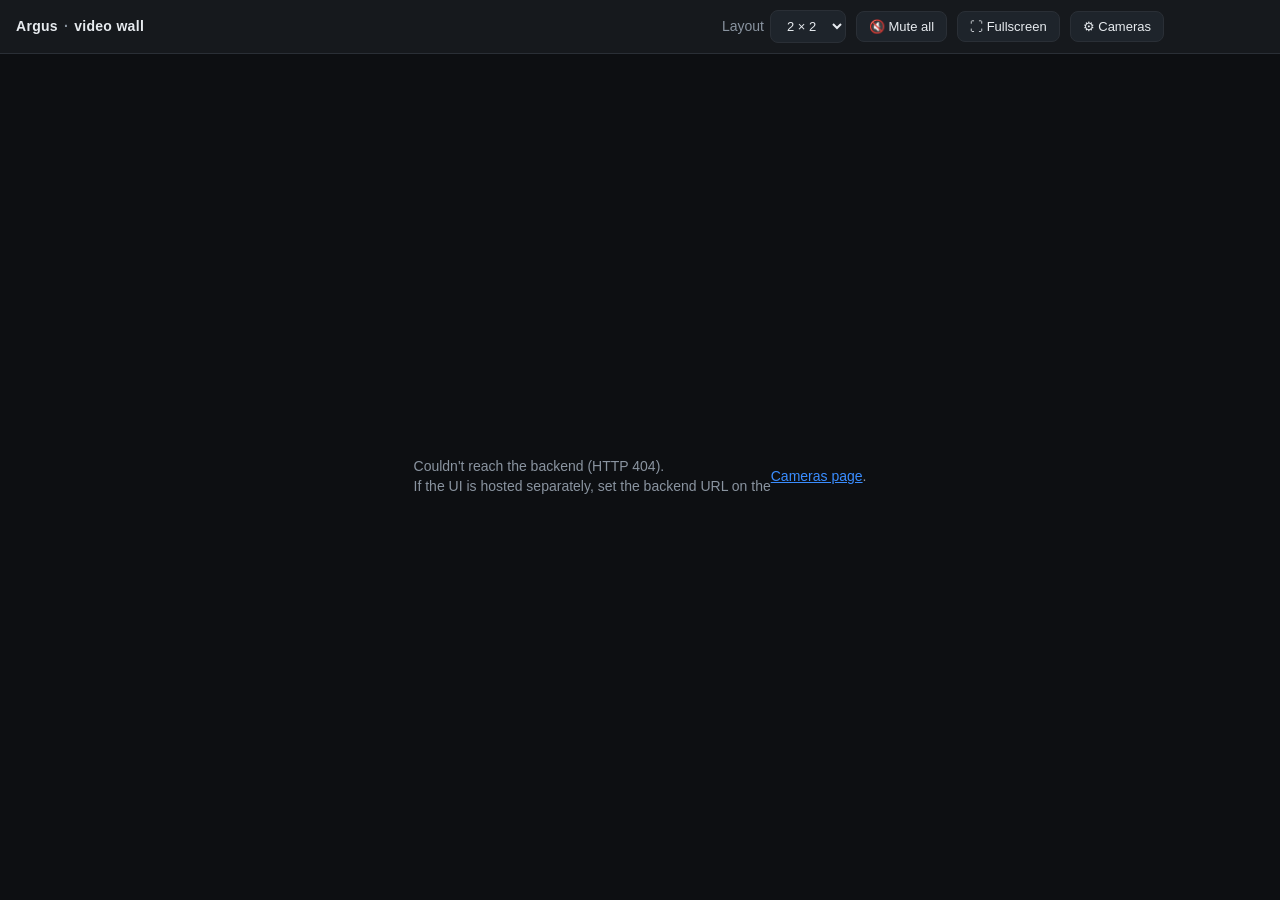
==== web/index.html @ 8302753b "Initial commit: Argus self-hosted RTSP video wall (Docker) Browser-based, view-only video wall for R" ====
<!DOCTYPE html>
<html lang="en">
<head>
  <meta charset="UTF-8" />
  <meta name="viewport" content="width=device-width, initial-scale=1.0" />
  <title>Argus — Video Wall</title>
  <link rel="manifest" href="manifest.webmanifest" />
  <meta name="theme-color" content="#0d0f12" />
  <link rel="apple-touch-icon" href="icons/icon-192.png" />
  <link rel="stylesheet" href="styles.css" />
</head>
<body>
  <header class="toolbar">
    <div class="brand">Argus<span>·</span>video wall</div>

    <div class="controls">
      <label class="grid-picker">
        Layout
        <select id="grid-select">
          <option value="1">1 × 1</option>
          <option value="4">2 × 2</option>
          <option value="6">2 × 3</option>
          <option value="9">3 × 3</option>
          <option value="16">4 × 4</option>
        </select>
      </label>

      <button id="mute-all" class="btn" title="Mute every tile">🔇 Mute all</button>
      <button id="fullscreen" class="btn" title="Fullscreen the wall">⛶ Fullscreen</button>
      <a class="btn" href="config.html" title="Add / edit cameras">⚙ Cameras</a>
      <span id="status" class="status"></span>
    </div>
  </header>

  <main id="wall" class="wall"></main>

  <script src="settings.js"></script>
  <script src="app.js"></script>
</body>
</html>
---- web/styles.css ----
:root {
  --bg: #0d0f12;
  --panel: #16191d;
  --edge: #2a2f36;
  --text: #e7ebef;
  --muted: #8a94a0;
  --accent: #3a8dff;
  --live: #23c552;
  --down: #e5484d;
}

* { box-sizing: border-box; }

html, body {
  margin: 0;
  height: 100%;
  background: var(--bg);
  color: var(--text);
  font: 14px/1.4 -apple-system, "Segoe UI", Roboto, sans-serif;
}

body { display: flex; flex-direction: column; }

/* ── Toolbar ─────────────────────────────────────────────────────────────── */
.toolbar {
  display: flex;
  align-items: center;
  justify-content: space-between;
  gap: 16px;
  padding: 10px 16px;
  background: var(--panel);
  border-bottom: 1px solid var(--edge);
  flex: 0 0 auto;
}

.brand { font-weight: 600; letter-spacing: .3px; }
.brand span { color: var(--muted); margin: 0 6px; }

.controls { display: flex; align-items: center; gap: 10px; }

.grid-picker { color: var(--muted); display: flex; align-items: center; gap: 6px; }

select, .btn {
  background: #1e242b;
  color: var(--text);
  border: 1px solid var(--edge);
  border-radius: 8px;
  padding: 7px 12px;
  font-size: 13px;
  cursor: pointer;
  text-decoration: none;
  display: inline-block;
  line-height: 1.2;
}
select:hover, .btn:hover { border-color: var(--accent); }
.btn.primary { background: var(--accent); border-color: var(--accent); color: #fff; }
.btn.primary:hover { filter: brightness(1.08); }

.status { color: var(--muted); font-size: 12px; min-width: 90px; }

/* ── Wall grid ───────────────────────────────────────────────────────────── */
.wall {
  flex: 1 1 auto;
  display: grid;
  gap: 6px;
  padding: 6px;
  grid-template-columns: repeat(var(--cols, 2), 1fr);
  grid-auto-rows: 1fr;
  min-height: 0;
}

.tile {
  position: relative;
  background: #000;
  border: 1px solid var(--edge);
  border-radius: 10px;
  overflow: hidden;
  min-height: 0;
}

.tile .player {
  width: 100%;
  height: 100%;
  border: 0;
  display: block;
  background: #000;
}

/* Label + per-tile controls overlay */
.tile .overlay {
  position: absolute;
  left: 0; right: 0; bottom: 0;
  display: flex;
  align-items: center;
  justify-content: space-between;
  gap: 8px;
  padding: 6px 10px;
  background: linear-gradient(transparent, rgba(0,0,0,.75));
  opacity: 0;
  transition: opacity .15s ease;
}
.tile:hover .overlay { opacity: 1; }

.tile .label { font-weight: 600; text-shadow: 0 1px 2px #000; }

.tile .dot {
  display: inline-block;
  width: 9px; height: 9px;
  border-radius: 50%;
  margin-right: 7px;
  background: var(--muted);
  vertical-align: middle;
}
.tile.live   .dot { background: var(--live); box-shadow: 0 0 6px var(--live); }
.tile.down   .dot { background: var(--down); }

.tile .tile-btns { display: flex; gap: 6px; }
.tile .tile-btn {
  background: rgba(20,25,30,.85);
  border: 1px solid var(--edge);
  color: var(--text);
  border-radius: 6px;
  padding: 4px 8px;
  font-size: 12px;
  cursor: pointer;
}
.tile .tile-btn:hover { border-color: var(--accent); }
.tile .tile-btn.active { border-color: var(--accent); color: var(--accent); }
.tile .talk-btn.active { border-color: var(--down); color: var(--down); }

.tile .msg {
  position: absolute;
  inset: 0;
  display: flex;
  align-items: center;
  justify-content: center;
  color: var(--muted);
  font-size: 13px;
  text-align: center;
  padding: 12px;
}

.empty {
  grid-column: 1 / -1;
  display: flex;
  align-items: center;
  justify-content: center;
  color: var(--muted);
  padding: 40px;
}
.empty a, .banner a { color: var(--accent); }

/* ── Config page ─────────────────────────────────────────────────────────── */
.config {
  flex: 1 1 auto;
  overflow: auto;
  padding: 18px 20px 40px;
  max-width: 1100px;
  width: 100%;
  margin: 0 auto;
}
.hint { color: var(--muted); margin: 0 0 16px; }
.hint strong { color: var(--text); }

.banner {
  border: 1px solid var(--edge);
  border-radius: 8px;
  padding: 10px 14px;
  margin-bottom: 16px;
}
.banner.info { border-color: var(--accent); }
.banner.ok   { border-color: var(--live); color: #d4f7df; background: rgba(35,197,82,.08); }
.banner.warn { border-color: var(--down); color: #ffd9da; background: rgba(229,72,77,.08); }
.banner ul { margin: 8px 0 4px; padding-left: 18px; }

.table-wrap { overflow-x: auto; border: 1px solid var(--edge); border-radius: 10px; }
.cam-table { width: 100%; border-collapse: collapse; }
.cam-table th, .cam-table td { padding: 8px 10px; border-bottom: 1px solid var(--edge); text-align: left; }
.cam-table th { color: var(--muted); font-weight: 600; font-size: 12px; background: var(--panel); }
.cam-table td.center { text-align: center; }
.cam-table tr:last-child td { border-bottom: 0; }

.in {
  width: 100%;
  background: #12161a;
  color: var(--text);
  border: 1px solid var(--edge);
  border-radius: 6px;
  padding: 7px 9px;
  font: inherit;
}
.in:focus { outline: none; border-color: var(--accent); }
.in.url { font-family: ui-monospace, "SF Mono", Menlo, monospace; font-size: 12.5px; }

.row-actions { display: flex; gap: 6px; justify-content: center; white-space: nowrap; }
.row-btn {
  background: #1e242b;
  color: var(--text);
  border: 1px solid var(--edge);
  border-radius: 6px;
  padding: 6px 9px;
  font-size: 12px;
  cursor: pointer;
}
.row-btn:hover:not(:disabled) { border-color: var(--accent); }
.row-btn:disabled { opacity: .4; cursor: default; }
.row-btn.danger:hover { border-color: var(--down); color: var(--down); }

.config-actions { display: flex; align-items: center; gap: 10px; margin-top: 16px; }
.config-actions .spacer { flex: 1; }

/* Connection status bar (shown once connected) */
.conn {
  display: flex; align-items: center; gap: 8px;
  color: var(--muted); font-size: 13px;
  border: 1px solid var(--edge); border-radius: 8px;
  padding: 8px 12px; margin-bottom: 16px;
}
.conn code { color: var(--text); }
.conn .dot {
  display: inline-block; width: 9px; height: 9px; border-radius: 50%;
  background: var(--live); box-shadow: 0 0 6px var(--live);
}

/* Connection gate (shown until a backend is reachable) */
.gate {
  max-width: 760px; margin: 8px auto 0;
  border: 1px solid var(--edge); border-radius: 12px;
  padding: 22px 24px; background: var(--panel);
}
.gate h2 { margin: 0 0 8px; font-size: 18px; }

.advanced { margin-top: 26px; border-top: 1px solid var(--edge); padding-top: 14px; }
.advanced summary { cursor: pointer; color: var(--muted); font-weight: 600; }
.advanced summary:hover { color: var(--text); }
.advanced .hint code { color: var(--accent); }
.backend-row { display: flex; gap: 10px; align-items: center; max-width: 760px; flex-wrap: wrap; }
.backend-row .in { flex: 1; min-width: 220px; }

.detect-results { margin-top: 12px; max-width: 760px; }
.detect-hit {
  display: flex; align-items: center; justify-content: space-between; gap: 10px;
  border: 1px solid var(--edge); border-radius: 8px; padding: 8px 12px; margin-bottom: 8px;
}
.detect-hit code { color: var(--accent); }
.detect-hit small { color: var(--muted); margin-left: 8px; }
.detect-empty { color: var(--muted); padding: 6px 2px; }
.detect-results .dot,
.detect-hit .dot {
  display: inline-block; width: 9px; height: 9px; border-radius: 50%;
  margin-right: 7px; background: var(--muted); vertical-align: middle;
}
.detect-hit .dot.live { background: var(--live); box-shadow: 0 0 6px var(--live); }
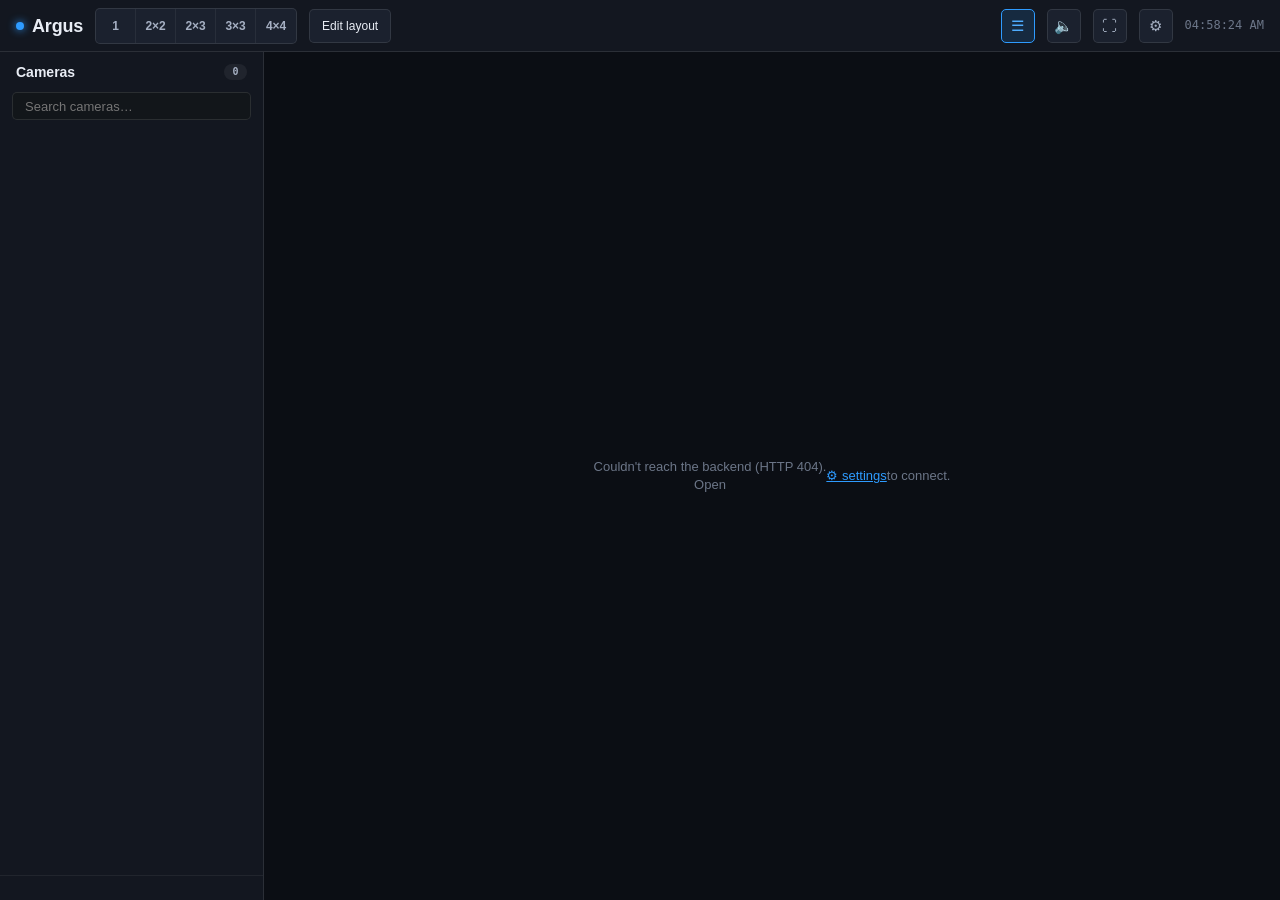
==== commit 2b13a509: "Commercial UI redesign, resizable wall, WebRTC fix - Redesign the wall as a professional dark UI: ap" ====
--- a/web/index.html
+++ b/web/index.html
@@ -5,36 +5,51 @@
   <meta name="viewport" content="width=device-width, initial-scale=1.0" />
   <title>Argus — Video Wall</title>
   <link rel="manifest" href="manifest.webmanifest" />
-  <meta name="theme-color" content="#0d0f12" />
+  <meta name="theme-color" content="#0B0E14" />
   <link rel="apple-touch-icon" href="icons/icon-192.png" />
   <link rel="stylesheet" href="styles.css" />
 </head>
 <body>
-  <header class="toolbar">
-    <div class="brand">Argus<span>·</span>video wall</div>
+  <header class="app-bar" id="app-bar">
+    <div class="app-bar__brand"><span class="brand-dot"></span>Argus</div>
 
-    <div class="controls">
-      <label class="grid-picker">
-        Layout
-        <select id="grid-select">
-          <option value="1">1 × 1</option>
-          <option value="4">2 × 2</option>
-          <option value="6">2 × 3</option>
-          <option value="9">3 × 3</option>
-          <option value="16">4 × 4</option>
-        </select>
-      </label>
+    <div class="seg" id="presets" role="group" aria-label="Layout presets">
+      <button class="seg__btn" data-preset="1" title="Single">1</button>
+      <button class="seg__btn" data-preset="4" title="2 × 2">2×2</button>
+      <button class="seg__btn" data-preset="6" title="2 × 3">2×3</button>
+      <button class="seg__btn" data-preset="9" title="3 × 3">3×3</button>
+      <button class="seg__btn" data-preset="16" title="4 × 4">4×4</button>
+    </div>
 
-      <button id="mute-all" class="btn" title="Mute every tile">🔇 Mute all</button>
-      <button id="fullscreen" class="btn" title="Fullscreen the wall">⛶ Fullscreen</button>
-      <a class="btn" href="config.html" title="Add / edit cameras">⚙ Cameras</a>
-      <span id="status" class="status"></span>
-    </div>
+    <button id="edit-toggle" class="btn" aria-pressed="false" title="Resize / arrange tiles">Edit layout</button>
+
+    <div class="app-bar__spacer"></div>
+
+    <button id="sidebar-toggle" class="btn btn--icon" title="Cameras panel" aria-pressed="true">☰</button>
+    <button id="sound-toggle" class="btn btn--icon" title="Sound" aria-pressed="false">🔈</button>
+    <button id="fs-toggle" class="btn btn--icon" title="Fullscreen">⛶</button>
+    <a class="btn btn--icon" href="config.html" title="Cameras &amp; settings">⚙</a>
+    <span id="clock" class="app-bar__clock"></span>
   </header>
 
-  <main id="wall" class="wall"></main>
+  <div class="workspace" id="workspace">
+    <aside class="sidebar" id="sidebar">
+      <div class="sidebar__head">
+        <span>Cameras</span>
+        <span class="pill pill--count" id="cam-count">0</span>
+      </div>
+      <input class="in sidebar__search" id="cam-search" type="text" placeholder="Search cameras…" />
+      <div class="cam-list" id="cam-list"></div>
+      <div class="sidebar__hint" id="sidebar-hint"></div>
+    </aside>
+
+    <main class="wall" id="wall" data-mode="view"></main>
+  </div>
+
+  <div class="toast" id="toast" hidden></div>
 
   <script src="settings.js"></script>
+  <script src="wall.js"></script>
   <script src="app.js"></script>
 </body>
 </html>
--- a/web/styles.css
+++ b/web/styles.css
@@ -1,253 +1,268 @@
+/* ============================================================================
+   Argus design system + components. Dark, 24/7 monitoring. Pure CSS variables.
+   ============================================================================ */
 :root {
-  --bg: #0d0f12;
-  --panel: #16191d;
-  --edge: #2a2f36;
-  --text: #e7ebef;
-  --muted: #8a94a0;
-  --accent: #3a8dff;
-  --live: #23c552;
-  --down: #e5484d;
+  --bg-app: #0B0E14;
+  --bg-panel: #131720;
+  --bg-elevated: #1B212E;
+  --bg-inset: #080A0F;
+
+  --border-subtle: rgba(255,255,255,0.06);
+  --border-default: rgba(255,255,255,0.10);
+  --border-strong: rgba(255,255,255,0.16);
+
+  --text-primary: #E9EDF5;
+  --text-secondary: #A6B0C3;
+  --text-muted: #6C7688;
+  --text-on-accent: #04121F;
+
+  --accent: #2E9BFF;
+  --accent-hover: #4FADFF;
+  --accent-active: #1E86E6;
+  --accent-soft: rgba(46,155,255,0.14);
+
+  --live: #24D07A;  --live-soft: rgba(36,208,122,0.16);
+  --warn: #F5A524;  --warn-soft: rgba(245,165,36,0.16);
+  --error: #FF4D4D; --error-soft: rgba(255,77,77,0.16);
+  --focus: #7CC4FF;
+
+  --font-ui: -apple-system, BlinkMacSystemFont, "Segoe UI", Roboto, "Helvetica Neue", Arial, sans-serif;
+  --font-mono: ui-monospace, "SF Mono", "Cascadia Mono", "Roboto Mono", Menlo, Consolas, monospace;
+
+  --r-sm: 5px; --r-md: 8px; --r-lg: 12px; --r-full: 999px;
+  --s1: 2px; --s2: 4px; --s3: 8px; --s4: 12px; --s5: 16px; --s6: 20px; --s7: 24px;
+  --ctl: 34px; --ctl-sm: 28px;
+
+  --elev-1: 0 1px 2px rgba(0,0,0,0.40);
+  --elev-2: 0 4px 12px rgba(0,0,0,0.45), 0 1px 0 rgba(255,255,255,0.04) inset;
+  --elev-3: 0 12px 32px rgba(0,0,0,0.55);
+  --ease: cubic-bezier(0.2,0,0,1); --dur: 150ms; --dur-fast: 90ms;
 }
 
 * { box-sizing: border-box; }
-
-html, body {
+html, body { height: 100%; }
+body {
   margin: 0;
-  height: 100%;
-  background: var(--bg);
-  color: var(--text);
-  font: 14px/1.4 -apple-system, "Segoe UI", Roboto, sans-serif;
-}
-
-body { display: flex; flex-direction: column; }
-
-/* ── Toolbar ─────────────────────────────────────────────────────────────── */
-.toolbar {
-  display: flex;
-  align-items: center;
-  justify-content: space-between;
-  gap: 16px;
-  padding: 10px 16px;
-  background: var(--panel);
-  border-bottom: 1px solid var(--edge);
-  flex: 0 0 auto;
-}
-
-.brand { font-weight: 600; letter-spacing: .3px; }
-.brand span { color: var(--muted); margin: 0 6px; }
-
+  background: var(--bg-app);
+  color: var(--text-secondary);
+  font: 13px/1.4 var(--font-ui);
+  -webkit-font-smoothing: antialiased;
+  display: flex; flex-direction: column;
+}
+::selection { background: var(--accent-soft); color: var(--text-primary); }
+* { scrollbar-width: thin; scrollbar-color: var(--border-strong) transparent; }
+*::-webkit-scrollbar { width: 10px; height: 10px; }
+*::-webkit-scrollbar-thumb { background: var(--border-strong); border-radius: var(--r-full); border: 2px solid var(--bg-app); }
+:where(.btn,.nav-item,.tile,a,input,[tabindex]):focus-visible { outline: 2px solid var(--focus); outline-offset: 2px; }
+:focus:not(:focus-visible) { outline: none; }
+@media (prefers-reduced-motion: reduce) { *,*::before,*::after { animation: none !important; transition: none !important; } }
+
+/* ── Buttons ─────────────────────────────────────────────────────────────── */
+.btn {
+  display: inline-flex; align-items: center; justify-content: center; gap: var(--s2);
+  height: var(--ctl); padding: 0 var(--s4);
+  font: 500 12px/1 var(--font-ui);
+  color: var(--text-primary); background: var(--bg-elevated);
+  border: 1px solid var(--border-default); border-radius: var(--r-sm);
+  cursor: pointer; user-select: none; text-decoration: none;
+  transition: background var(--dur) var(--ease), border-color var(--dur) var(--ease), color var(--dur) var(--ease);
+}
+.btn:hover { background: #222A3A; border-color: var(--border-strong); }
+.btn:active { background: #1A2130; }
+.btn:disabled { color: var(--text-muted); background: var(--bg-panel); border-color: var(--border-subtle); cursor: not-allowed; }
+.btn.primary, .btn--primary { background: var(--accent); border-color: var(--accent); color: var(--text-on-accent); font-weight: 600; }
+.btn.primary:hover, .btn--primary:hover { background: var(--accent-hover); border-color: var(--accent-hover); }
+.btn--icon { width: var(--ctl); padding: 0; color: var(--text-secondary); font-size: 15px; }
+.btn--icon:hover { color: var(--text-primary); }
+.btn[aria-pressed="true"], .btn.active { background: var(--accent-soft); border-color: var(--accent); color: var(--accent-hover); }
+
+.in {
+  height: var(--ctl); width: 100%;
+  background: #12161a; color: var(--text-primary);
+  border: 1px solid var(--border-default); border-radius: var(--r-sm);
+  padding: 0 var(--s4); font: inherit;
+}
+.in:focus { outline: none; border-color: var(--accent); }
+
+.pill {
+  display: inline-flex; align-items: center; gap: var(--s2);
+  padding: 2px var(--s3); border-radius: var(--r-full);
+  font: 700 10px/1.2 var(--font-ui); letter-spacing: .06em; text-transform: uppercase;
+}
+.pill--count { font-family: var(--font-mono); color: var(--text-secondary); background: rgba(255,255,255,0.06); }
+
+/* ── App bar ─────────────────────────────────────────────────────────────── */
+.app-bar {
+  display: flex; align-items: center; gap: var(--s4);
+  height: 52px; padding: 0 var(--s5); flex: 0 0 auto;
+  background: var(--bg-panel); border-bottom: 1px solid var(--border-default); box-shadow: var(--elev-1);
+}
+.app-bar__brand { display: flex; align-items: center; gap: var(--s3); font: 700 18px/1 var(--font-ui); letter-spacing: -.01em; color: var(--text-primary); }
+.brand-dot { width: 8px; height: 8px; border-radius: var(--r-full); background: var(--accent); box-shadow: 0 0 8px var(--accent); }
+.app-bar__spacer { flex: 1; }
+.app-bar__clock { font-family: var(--font-mono); font-size: 12px; color: var(--text-muted); font-variant-numeric: tabular-nums; min-width: 68px; text-align: right; }
+
+.seg { display: inline-flex; background: var(--bg-elevated); border: 1px solid var(--border-default); border-radius: var(--r-sm); overflow: hidden; }
+.seg__btn {
+  height: var(--ctl); min-width: 40px; padding: 0 var(--s3);
+  background: transparent; color: var(--text-secondary); border: 0; border-right: 1px solid var(--border-subtle);
+  font: 600 12px/1 var(--font-ui); cursor: pointer;
+}
+.seg__btn:last-child { border-right: 0; }
+.seg__btn:hover { background: #222A3A; color: var(--text-primary); }
+.seg__btn--active { background: var(--accent-soft); color: var(--accent-hover); }
+
+/* ── Workspace + sidebar ─────────────────────────────────────────────────── */
+.workspace { flex: 1 1 auto; display: flex; min-height: 0; }
+.sidebar {
+  width: 264px; flex: 0 0 auto; display: flex; flex-direction: column;
+  background: var(--bg-panel); border-right: 1px solid var(--border-default);
+  transition: width var(--dur) var(--ease);
+}
+.sidebar__head { display: flex; align-items: center; justify-content: space-between; gap: var(--s3); padding: var(--s4) var(--s5); font: 600 14px/1 var(--font-ui); color: var(--text-primary); }
+.sidebar__search { margin: 0 var(--s4) var(--s3); width: calc(100% - 2*var(--s4)); height: var(--ctl-sm); }
+.cam-list { flex: 1 1 auto; overflow-y: auto; padding: var(--s2) 0; }
+.sidebar__hint { padding: var(--s4) var(--s5); color: var(--text-muted); font-size: 11px; border-top: 1px solid var(--border-subtle); }
+
+.nav-item {
+  display: flex; align-items: center; gap: var(--s3); width: calc(100% - 2*var(--s3));
+  height: 38px; margin: 2px var(--s3); padding: 0 var(--s4);
+  background: transparent; border: 0; border-radius: var(--r-sm);
+  color: var(--text-secondary); font: 500 12px/1 var(--font-ui); cursor: pointer; text-align: left;
+  transition: background var(--dur-fast) var(--ease), color var(--dur-fast) var(--ease);
+}
+.nav-item:hover { background: var(--bg-elevated); color: var(--text-primary); }
+.nav-item__icon { width: 16px; height: 16px; flex: 0 0 16px; opacity: .8; }
+.nav-item__name { flex: 1; overflow: hidden; text-overflow: ellipsis; white-space: nowrap; }
+.nav-item__tag { font-size: 10px; text-transform: uppercase; letter-spacing: .05em; color: var(--text-muted); }
+.nav-item--active { background: var(--accent-soft); color: var(--text-primary); box-shadow: inset 2px 0 0 var(--accent); }
+.nav-item--active .nav-item__tag { color: var(--live); }
+
+/* ── Wall ────────────────────────────────────────────────────────────────── */
+.wall { position: relative; flex: 1 1 auto; min-width: 0; overflow: hidden; background: var(--bg-app); contain: strict; touch-action: none; }
+.wall[data-mode="edit"] { background: #0d1017; }
+
+.tile {
+  position: absolute; top: 0; left: 0;
+  background: var(--bg-inset); border: 1px solid var(--border-default); border-radius: var(--r-md);
+  overflow: hidden; will-change: transform, width, height;
+  transition: border-color var(--dur) var(--ease), box-shadow var(--dur) var(--ease);
+}
+.wall:not(.dragging) .tile { transition: transform var(--dur) var(--ease), width var(--dur) var(--ease), height var(--dur) var(--ease), border-color var(--dur) var(--ease); }
+.tile:hover { border-color: var(--border-strong); }
+.tile .player { width: 100%; height: 100%; border: 0; display: block; background: #000; }
+.wall[data-mode="edit"] .tile .player { pointer-events: none; }
+.tile--empty { border-style: dashed; }
+.tile--empty .player { display: none; }
+.tile--selected { border-color: var(--accent); box-shadow: 0 0 0 1px var(--accent), 0 0 0 4px var(--accent-soft); }
+
+.tile-chrome { position: absolute; inset: 0; pointer-events: none; }
+.tile-live {
+  position: absolute; top: var(--s3); left: var(--s3);
+  display: inline-flex; align-items: center; gap: var(--s2);
+  padding: 2px var(--s3); border-radius: 3px; background: rgba(0,0,0,0.55);
+  font: 700 10px/1.2 var(--font-ui); letter-spacing: .06em; color: #fff;
+}
+.tile-live::before { content: ""; width: 7px; height: 7px; border-radius: var(--r-full); background: var(--live); animation: pulse 2s var(--ease) infinite; }
+@keyframes pulse { 0% { box-shadow: 0 0 0 0 rgba(36,208,122,.5); } 70% { box-shadow: 0 0 0 6px rgba(36,208,122,0); } 100% { box-shadow: 0 0 0 0 rgba(36,208,122,0); } }
+.tile-label {
+  position: absolute; left: 0; right: 0; bottom: 0;
+  padding: var(--s5) var(--s3) var(--s3);
+  background: linear-gradient(to top, rgba(0,0,0,0.78), rgba(0,0,0,0));
+  font: 600 11px/1.2 var(--font-ui); color: var(--text-primary);
+  overflow: hidden; text-overflow: ellipsis; white-space: nowrap;
+}
+.tile-empty { position: absolute; inset: 0; display: flex; flex-direction: column; align-items: center; justify-content: center; gap: var(--s2); color: var(--text-muted); font-size: 12px; text-align: center; }
+.tile-x {
+  position: absolute; top: var(--s2); right: var(--s2); display: none;
+  width: 24px; height: 24px; border-radius: var(--r-sm);
+  background: rgba(0,0,0,0.6); color: #fff; border: 1px solid var(--border-default);
+  cursor: pointer; pointer-events: auto; font-size: 12px; line-height: 1;
+}
+.wall[data-mode="edit"] .tile-x { display: inline-flex; align-items: center; justify-content: center; }
+.tile-x:hover { border-color: var(--error); color: var(--error); }
+
+.divider { position: absolute; top: 0; left: 0; z-index: 10; background: transparent; touch-action: none; }
+.divider[data-dir="row"] { cursor: col-resize; }
+.divider[data-dir="col"] { cursor: row-resize; }
+.divider::before { content: ""; position: absolute; inset: 0; margin: auto; background: var(--accent); opacity: 0; transition: opacity var(--dur-fast) var(--ease); }
+.divider[data-dir="row"]::before { width: 2px; height: 100%; }
+.divider[data-dir="col"]::before { height: 2px; width: 100%; }
+.divider:hover::before, .divider.active::before { opacity: .9; }
+@media (pointer: coarse) { .divider[data-dir="row"] { width: 16px !important; } .divider[data-dir="col"] { height: 16px !important; } }
+
+.wall-empty { position: absolute; inset: 0; display: flex; align-items: center; justify-content: center; text-align: center; color: var(--text-muted); padding: 40px; }
+.wall-empty a, .toast a { color: var(--accent); }
+
+.toast {
+  position: fixed; left: 50%; bottom: 24px; transform: translateX(-50%);
+  background: var(--bg-elevated); color: var(--text-primary);
+  border: 1px solid var(--border-strong); border-radius: var(--r-sm);
+  padding: var(--s3) var(--s5); box-shadow: var(--elev-3); z-index: 100; font-size: 12px;
+}
+
+/* Body modifiers */
+.sidebar-collapsed .sidebar { width: 0; border-right: 0; overflow: hidden; }
+.kiosk .app-bar, .kiosk .sidebar { display: none; }
+
+/* ============================================================================
+   Config page (config.html) — header + camera table + connection gate.
+   ============================================================================ */
+.toolbar { display: flex; align-items: center; justify-content: space-between; gap: var(--s5); padding: 10px var(--s5); background: var(--bg-panel); border-bottom: 1px solid var(--border-default); flex: 0 0 auto; }
+.brand { font-weight: 600; letter-spacing: .3px; color: var(--text-primary); }
+.brand span { color: var(--text-muted); margin: 0 6px; }
 .controls { display: flex; align-items: center; gap: 10px; }
-
-.grid-picker { color: var(--muted); display: flex; align-items: center; gap: 6px; }
-
-select, .btn {
-  background: #1e242b;
-  color: var(--text);
-  border: 1px solid var(--edge);
-  border-radius: 8px;
-  padding: 7px 12px;
-  font-size: 13px;
-  cursor: pointer;
-  text-decoration: none;
-  display: inline-block;
-  line-height: 1.2;
-}
-select:hover, .btn:hover { border-color: var(--accent); }
-.btn.primary { background: var(--accent); border-color: var(--accent); color: #fff; }
-.btn.primary:hover { filter: brightness(1.08); }
-
-.status { color: var(--muted); font-size: 12px; min-width: 90px; }
-
-/* ── Wall grid ───────────────────────────────────────────────────────────── */
-.wall {
-  flex: 1 1 auto;
-  display: grid;
-  gap: 6px;
-  padding: 6px;
-  grid-template-columns: repeat(var(--cols, 2), 1fr);
-  grid-auto-rows: 1fr;
-  min-height: 0;
-}
-
-.tile {
-  position: relative;
-  background: #000;
-  border: 1px solid var(--edge);
-  border-radius: 10px;
-  overflow: hidden;
-  min-height: 0;
-}
-
-.tile .player {
-  width: 100%;
-  height: 100%;
-  border: 0;
-  display: block;
-  background: #000;
-}
-
-/* Label + per-tile controls overlay */
-.tile .overlay {
-  position: absolute;
-  left: 0; right: 0; bottom: 0;
-  display: flex;
-  align-items: center;
-  justify-content: space-between;
-  gap: 8px;
-  padding: 6px 10px;
-  background: linear-gradient(transparent, rgba(0,0,0,.75));
-  opacity: 0;
-  transition: opacity .15s ease;
-}
-.tile:hover .overlay { opacity: 1; }
-
-.tile .label { font-weight: 600; text-shadow: 0 1px 2px #000; }
-
-.tile .dot {
-  display: inline-block;
-  width: 9px; height: 9px;
-  border-radius: 50%;
-  margin-right: 7px;
-  background: var(--muted);
-  vertical-align: middle;
-}
-.tile.live   .dot { background: var(--live); box-shadow: 0 0 6px var(--live); }
-.tile.down   .dot { background: var(--down); }
-
-.tile .tile-btns { display: flex; gap: 6px; }
-.tile .tile-btn {
-  background: rgba(20,25,30,.85);
-  border: 1px solid var(--edge);
-  color: var(--text);
-  border-radius: 6px;
-  padding: 4px 8px;
-  font-size: 12px;
-  cursor: pointer;
-}
-.tile .tile-btn:hover { border-color: var(--accent); }
-.tile .tile-btn.active { border-color: var(--accent); color: var(--accent); }
-.tile .talk-btn.active { border-color: var(--down); color: var(--down); }
-
-.tile .msg {
-  position: absolute;
-  inset: 0;
-  display: flex;
-  align-items: center;
-  justify-content: center;
-  color: var(--muted);
-  font-size: 13px;
-  text-align: center;
-  padding: 12px;
-}
-
-.empty {
-  grid-column: 1 / -1;
-  display: flex;
-  align-items: center;
-  justify-content: center;
-  color: var(--muted);
-  padding: 40px;
-}
-.empty a, .banner a { color: var(--accent); }
-
-/* ── Config page ─────────────────────────────────────────────────────────── */
-.config {
-  flex: 1 1 auto;
-  overflow: auto;
-  padding: 18px 20px 40px;
-  max-width: 1100px;
-  width: 100%;
-  margin: 0 auto;
-}
-.hint { color: var(--muted); margin: 0 0 16px; }
-.hint strong { color: var(--text); }
-
-.banner {
-  border: 1px solid var(--edge);
-  border-radius: 8px;
-  padding: 10px 14px;
-  margin-bottom: 16px;
-}
+.status { color: var(--text-muted); font-size: 12px; }
+
+.config { flex: 1 1 auto; overflow: auto; padding: var(--s6) var(--s6) 40px; max-width: 1100px; width: 100%; margin: 0 auto; }
+.hint { color: var(--text-muted); margin: 0 0 var(--s5); }
+.hint strong { color: var(--text-primary); }
+.hint code, .gate .hint code { color: var(--accent); }
+
+.banner { border: 1px solid var(--border-default); border-radius: var(--r-md); padding: 10px 14px; margin-bottom: var(--s5); }
 .banner.info { border-color: var(--accent); }
-.banner.ok   { border-color: var(--live); color: #d4f7df; background: rgba(35,197,82,.08); }
-.banner.warn { border-color: var(--down); color: #ffd9da; background: rgba(229,72,77,.08); }
+.banner.ok { border-color: var(--live); color: #d4f7df; background: var(--live-soft); }
+.banner.warn { border-color: var(--error); color: #ffd9da; background: var(--error-soft); }
 .banner ul { margin: 8px 0 4px; padding-left: 18px; }
-
-.table-wrap { overflow-x: auto; border: 1px solid var(--edge); border-radius: 10px; }
+.banner a, .empty a { color: var(--accent); }
+
+.conn { display: flex; align-items: center; gap: var(--s3); color: var(--text-muted); font-size: 13px; border: 1px solid var(--border-default); border-radius: var(--r-md); padding: 8px 12px; margin-bottom: var(--s5); }
+.conn code { color: var(--text-primary); }
+.conn .dot, .detect-hit .dot { display: inline-block; width: 9px; height: 9px; border-radius: var(--r-full); background: var(--live); box-shadow: 0 0 6px var(--live); }
+
+.gate { max-width: 760px; margin: var(--s3) auto 0; border: 1px solid var(--border-default); border-radius: var(--r-lg); padding: 22px 24px; background: var(--bg-panel); }
+.gate h2 { margin: 0 0 8px; font-size: 18px; color: var(--text-primary); }
+.gate-head { display: flex; align-items: center; justify-content: space-between; gap: 12px; }
+.gate-head h2 { margin: 0; }
+
+.table-wrap { overflow-x: auto; border: 1px solid var(--border-default); border-radius: var(--r-md); }
 .cam-table { width: 100%; border-collapse: collapse; }
-.cam-table th, .cam-table td { padding: 8px 10px; border-bottom: 1px solid var(--edge); text-align: left; }
-.cam-table th { color: var(--muted); font-weight: 600; font-size: 12px; background: var(--panel); }
+.cam-table th, .cam-table td { padding: 8px 10px; border-bottom: 1px solid var(--border-subtle); text-align: left; }
+.cam-table th { color: var(--text-muted); font-weight: 600; font-size: 12px; background: var(--bg-panel); }
 .cam-table td.center { text-align: center; }
 .cam-table tr:last-child td { border-bottom: 0; }
-
-.in {
-  width: 100%;
-  background: #12161a;
-  color: var(--text);
-  border: 1px solid var(--edge);
-  border-radius: 6px;
-  padding: 7px 9px;
-  font: inherit;
-}
-.in:focus { outline: none; border-color: var(--accent); }
-.in.url { font-family: ui-monospace, "SF Mono", Menlo, monospace; font-size: 12.5px; }
+.cam-table .in { height: var(--ctl-sm); }
+.in.url { font-family: var(--font-mono); font-size: 12.5px; }
 
 .row-actions { display: flex; gap: 6px; justify-content: center; white-space: nowrap; }
-.row-btn {
-  background: #1e242b;
-  color: var(--text);
-  border: 1px solid var(--edge);
-  border-radius: 6px;
-  padding: 6px 9px;
-  font-size: 12px;
-  cursor: pointer;
-}
+.row-btn { background: var(--bg-elevated); color: var(--text-primary); border: 1px solid var(--border-default); border-radius: var(--r-sm); padding: 6px 9px; font-size: 12px; cursor: pointer; }
 .row-btn:hover:not(:disabled) { border-color: var(--accent); }
 .row-btn:disabled { opacity: .4; cursor: default; }
-.row-btn.danger:hover { border-color: var(--down); color: var(--down); }
-
-.config-actions { display: flex; align-items: center; gap: 10px; margin-top: 16px; }
+.row-btn.danger:hover { border-color: var(--error); color: var(--error); }
+
+.config-actions { display: flex; align-items: center; gap: 10px; margin-top: var(--s5); }
 .config-actions .spacer { flex: 1; }
 
-/* Connection status bar (shown once connected) */
-.conn {
-  display: flex; align-items: center; gap: 8px;
-  color: var(--muted); font-size: 13px;
-  border: 1px solid var(--edge); border-radius: 8px;
-  padding: 8px 12px; margin-bottom: 16px;
-}
-.conn code { color: var(--text); }
-.conn .dot {
-  display: inline-block; width: 9px; height: 9px; border-radius: 50%;
-  background: var(--live); box-shadow: 0 0 6px var(--live);
-}
-
-/* Connection gate (shown until a backend is reachable) */
-.gate {
-  max-width: 760px; margin: 8px auto 0;
-  border: 1px solid var(--edge); border-radius: 12px;
-  padding: 22px 24px; background: var(--panel);
-}
-.gate h2 { margin: 0 0 8px; font-size: 18px; }
-
-.advanced { margin-top: 26px; border-top: 1px solid var(--edge); padding-top: 14px; }
-.advanced summary { cursor: pointer; color: var(--muted); font-weight: 600; }
-.advanced summary:hover { color: var(--text); }
-.advanced .hint code { color: var(--accent); }
+.advanced { margin-top: 26px; border-top: 1px solid var(--border-default); padding-top: 14px; }
+.advanced summary { cursor: pointer; color: var(--text-muted); font-weight: 600; }
+.advanced summary:hover { color: var(--text-primary); }
 .backend-row { display: flex; gap: 10px; align-items: center; max-width: 760px; flex-wrap: wrap; }
 .backend-row .in { flex: 1; min-width: 220px; }
 
 .detect-results { margin-top: 12px; max-width: 760px; }
-.detect-hit {
-  display: flex; align-items: center; justify-content: space-between; gap: 10px;
-  border: 1px solid var(--edge); border-radius: 8px; padding: 8px 12px; margin-bottom: 8px;
-}
+.detect-hit { display: flex; align-items: center; justify-content: space-between; gap: 10px; border: 1px solid var(--border-default); border-radius: var(--r-md); padding: 8px 12px; margin-bottom: 8px; }
 .detect-hit code { color: var(--accent); }
-.detect-hit small { color: var(--muted); margin-left: 8px; }
-.detect-empty { color: var(--muted); padding: 6px 2px; }
-.detect-results .dot,
-.detect-hit .dot {
-  display: inline-block; width: 9px; height: 9px; border-radius: 50%;
-  margin-right: 7px; background: var(--muted); vertical-align: middle;
-}
-.detect-hit .dot.live { background: var(--live); box-shadow: 0 0 6px var(--live); }
+.detect-hit small { color: var(--text-muted); margin-left: 8px; }
+.detect-empty { color: var(--text-muted); padding: 6px 2px; }
+
+.empty { display: flex; align-items: center; justify-content: center; color: var(--text-muted); padding: 40px; }
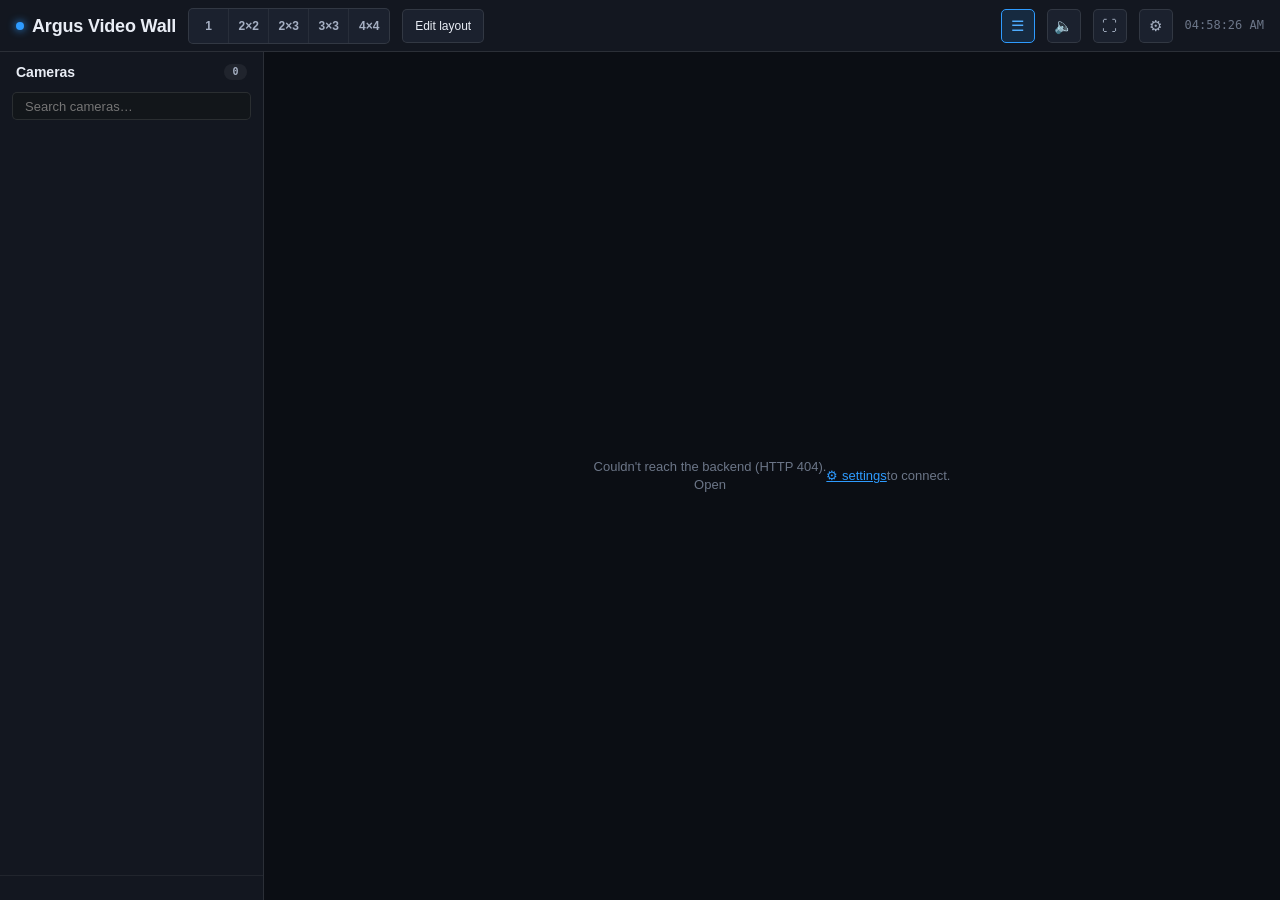
==== commit 40dbe2e6: "Add update.sh, hide sidebar in fullscreen, rename to Argus Video Wall - update.sh: git pull + rebuil" ====
--- a/web/index.html
+++ b/web/index.html
@@ -3,7 +3,7 @@
 <head>
   <meta charset="UTF-8" />
   <meta name="viewport" content="width=device-width, initial-scale=1.0" />
-  <title>Argus — Video Wall</title>
+  <title>Argus Video Wall</title>
   <link rel="manifest" href="manifest.webmanifest" />
   <meta name="theme-color" content="#0B0E14" />
   <link rel="apple-touch-icon" href="icons/icon-192.png" />
@@ -11,7 +11,7 @@
 </head>
 <body>
   <header class="app-bar" id="app-bar">
-    <div class="app-bar__brand"><span class="brand-dot"></span>Argus</div>
+    <div class="app-bar__brand"><span class="brand-dot"></span>Argus Video Wall</div>
 
     <div class="seg" id="presets" role="group" aria-label="Layout presets">
       <button class="seg__btn" data-preset="1" title="Single">1</button>
--- a/web/styles.css
+++ b/web/styles.css
@@ -204,6 +204,7 @@
 /* Body modifiers */
 .sidebar-collapsed .sidebar { width: 0; border-right: 0; overflow: hidden; }
 .kiosk .app-bar, .kiosk .sidebar { display: none; }
+.is-fullscreen .sidebar { display: none; }
 
 /* ============================================================================
    Config page (config.html) — header + camera table + connection gate.
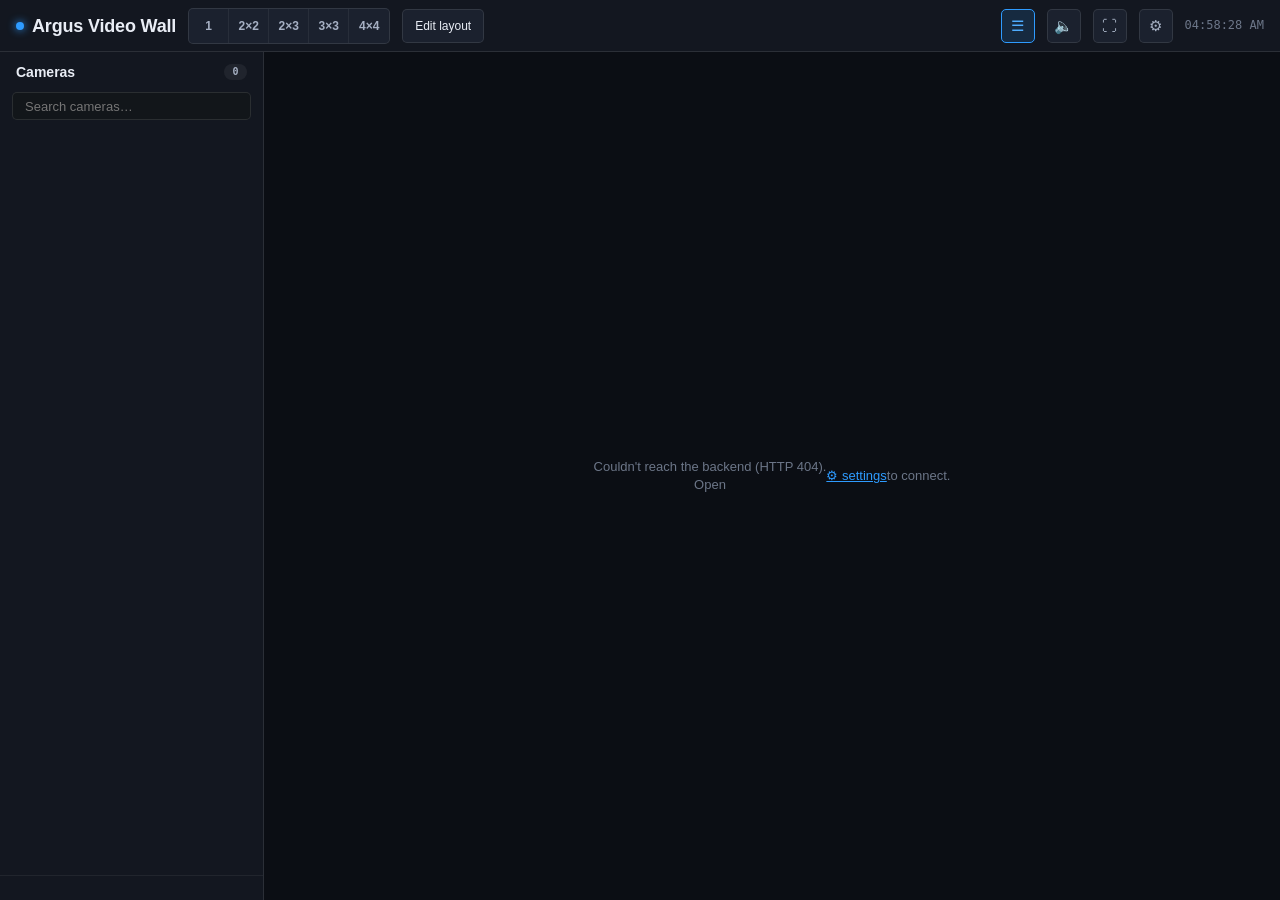
==== commit 22621894: "Network-first PWA, professional app icon, resilient update.sh - Service worker is now network-first:" ====
--- a/web/index.html
+++ b/web/index.html
@@ -6,6 +6,8 @@
   <title>Argus Video Wall</title>
   <link rel="manifest" href="manifest.webmanifest" />
   <meta name="theme-color" content="#0B0E14" />
+  <link rel="icon" type="image/png" sizes="32x32" href="icons/favicon-32.png" />
+  <link rel="icon" type="image/png" sizes="192x192" href="icons/icon-192.png" />
   <link rel="apple-touch-icon" href="icons/icon-192.png" />
   <link rel="stylesheet" href="styles.css" />
 </head>
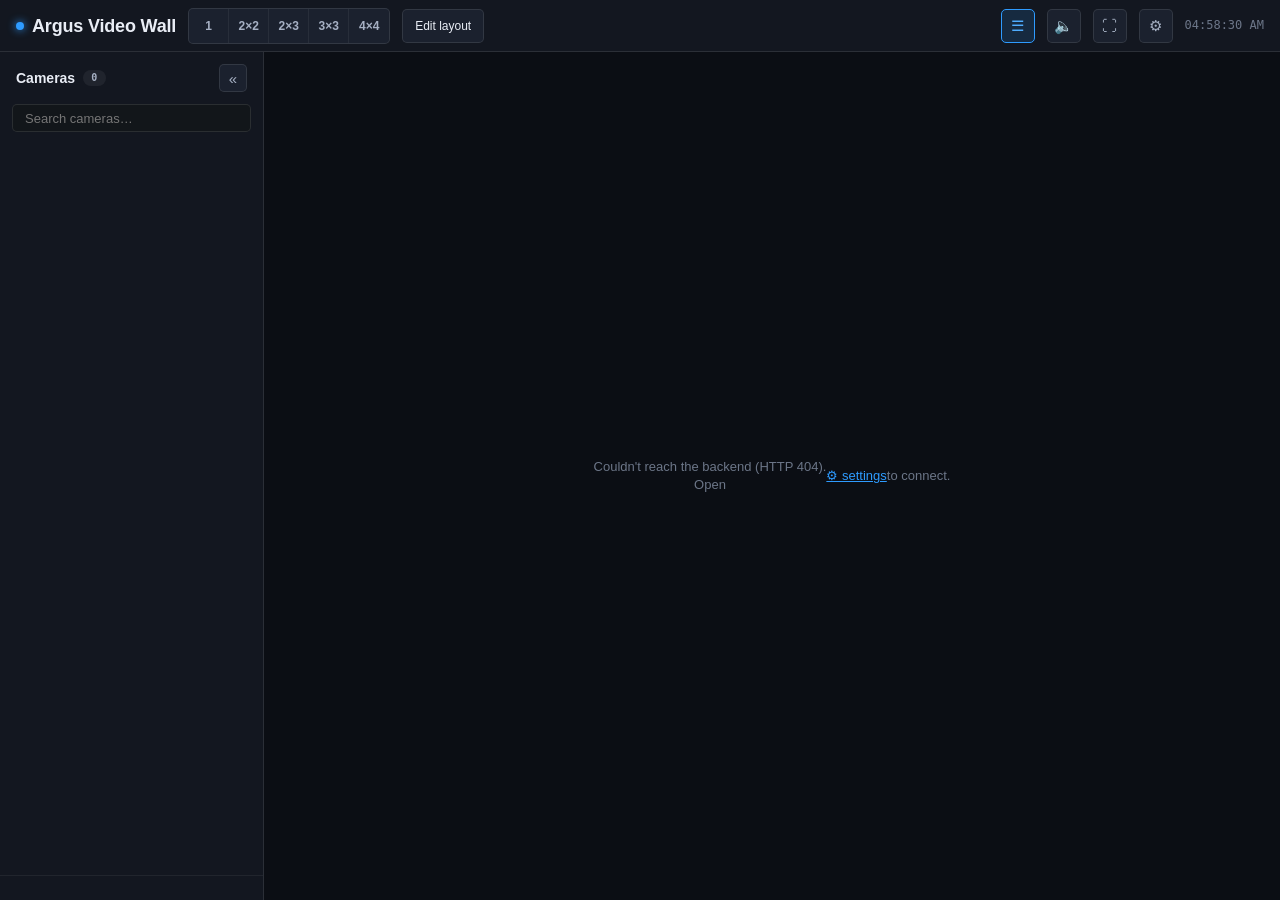
==== commit c1e071e2: "Camera list minimise: visible collapse button + persisted state The sidebar could already be hidden " ====
--- a/web/index.html
+++ b/web/index.html
@@ -39,6 +39,7 @@
       <div class="sidebar__head">
         <span>Cameras</span>
         <span class="pill pill--count" id="cam-count">0</span>
+        <button class="btn btn--icon sidebar__collapse" id="sidebar-collapse" title="Minimise camera list ([)">«</button>
       </div>
       <input class="in sidebar__search" id="cam-search" type="text" placeholder="Search cameras…" />
       <div class="cam-list" id="cam-list"></div>
--- a/web/styles.css
+++ b/web/styles.css
@@ -119,7 +119,9 @@
   background: var(--bg-panel); border-right: 1px solid var(--border-default);
   transition: width var(--dur) var(--ease);
 }
-.sidebar__head { display: flex; align-items: center; justify-content: space-between; gap: var(--s3); padding: var(--s4) var(--s5); font: 600 14px/1 var(--font-ui); color: var(--text-primary); }
+.sidebar__head { display: flex; align-items: center; gap: var(--s3); padding: var(--s4) var(--s5); font: 600 14px/1 var(--font-ui); color: var(--text-primary); }
+.sidebar__head .pill--count { margin-right: auto; }
+.sidebar__collapse { width: var(--ctl-sm); height: var(--ctl-sm); flex: 0 0 auto; }
 .sidebar__search { margin: 0 var(--s4) var(--s3); width: calc(100% - 2*var(--s4)); height: var(--ctl-sm); }
 .cam-list { flex: 1 1 auto; overflow-y: auto; padding: var(--s2) 0; }
 .sidebar__hint { padding: var(--s4) var(--s5); color: var(--text-muted); font-size: 11px; border-top: 1px solid var(--border-subtle); }
@@ -201,6 +203,21 @@
   padding: var(--s3) var(--s5); box-shadow: var(--elev-3); z-index: 100; font-size: 12px;
 }
 
+.mixed-warn {
+  flex: 0 0 auto;
+  display: flex; align-items: center; gap: var(--s3);
+  padding: 10px var(--s5);
+  background: var(--warn-soft); color: #ffe6bf;
+  border-bottom: 1px solid var(--warn);
+  font-size: 12.5px; line-height: 1.4;
+}
+.mixed-warn a { color: var(--accent-hover); font-weight: 600; }
+.mixed-warn .mixed-x {
+  margin-left: auto; background: transparent; border: 0; color: inherit;
+  cursor: pointer; font-size: 14px; opacity: .8;
+}
+.mixed-warn .mixed-x:hover { opacity: 1; }
+
 /* Body modifiers */
 .sidebar-collapsed .sidebar { width: 0; border-right: 0; overflow: hidden; }
 .kiosk .app-bar, .kiosk .sidebar { display: none; }
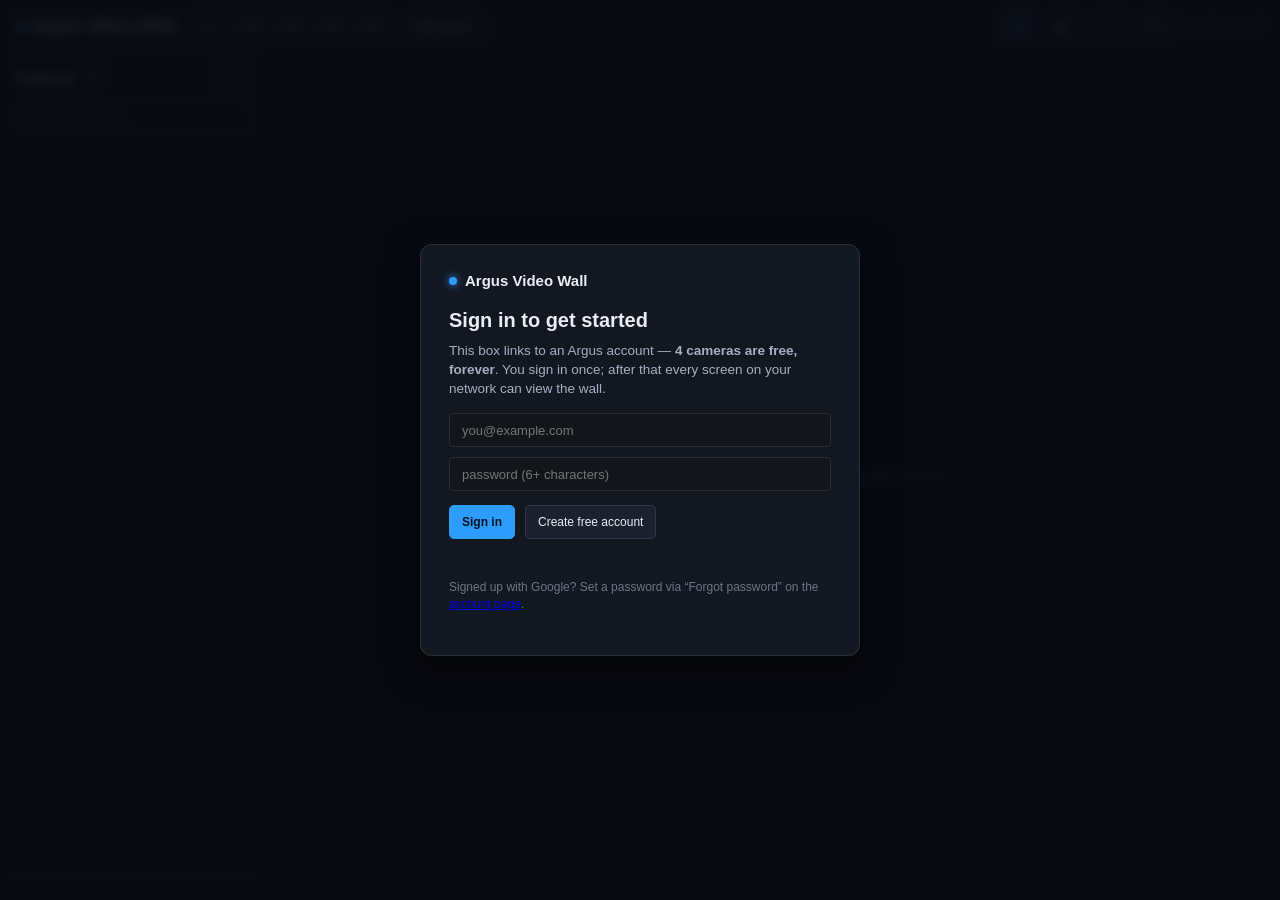
==== commit 70c4499e: "Account gate, engine reconcile, over-limit flags, RTSP cheatsheet - hard sign-in requirement per box" ====
--- a/web/index.html
+++ b/web/index.html
@@ -51,6 +51,25 @@
 
   <div class="toast" id="toast" hidden></div>
 
+  <!-- Account gate: shown until this box is linked to an Argus account. -->
+  <div class="signin-gate" id="signin-gate" hidden>
+    <div class="signin-card">
+      <div class="signin-brand"><span class="brand-dot"></span>Argus Video Wall</div>
+      <h2>Sign in to get started</h2>
+      <p>This box links to an Argus account — <b>4 cameras are free, forever</b>.
+         You sign in once; after that every screen on your network can view the wall.</p>
+      <input class="in" id="gate-email" type="email" autocomplete="email" placeholder="you@example.com" />
+      <input class="in" id="gate-pass" type="password" autocomplete="current-password" placeholder="password (6+ characters)" />
+      <div class="signin-btns">
+        <button class="btn primary" id="gate-signin">Sign in</button>
+        <button class="btn" id="gate-signup">Create free account</button>
+      </div>
+      <div class="signin-note" id="gate-note"></div>
+      <p class="signin-alt">Signed up with Google? Set a password via “Forgot password” on the
+        <a href="https://argus-videowall.web.app/account.html" target="_blank" rel="noopener">account page</a>.</p>
+    </div>
+  </div>
+
   <script src="settings.js"></script>
   <script src="wall.js"></script>
   <script src="app.js"></script>
--- a/web/styles.css
+++ b/web/styles.css
@@ -271,6 +271,46 @@
 .config-actions { display: flex; align-items: center; gap: 10px; margin-top: var(--s5); }
 .config-actions .spacer { flex: 1; }
 
+/* ── Account sign-in gate (wall overlay) ─────────────────────────────────── */
+.signin-gate {
+  position: fixed; inset: 0; z-index: 100; display: flex; align-items: center; justify-content: center;
+  background: rgba(8,10,15,0.88); backdrop-filter: blur(6px); -webkit-backdrop-filter: blur(6px);
+}
+.signin-card {
+  width: min(440px, calc(100vw - 32px)); background: var(--bg-panel);
+  border: 1px solid var(--border-default); border-radius: var(--r-lg);
+  padding: 28px; box-shadow: var(--elev-3);
+}
+.signin-brand { display: flex; align-items: center; gap: 8px; font: 700 15px/1 var(--font-ui); color: var(--text-primary); margin-bottom: 18px; }
+.signin-card h2 { margin: 0 0 8px; font-size: 20px; color: var(--text-primary); }
+.signin-card p { color: var(--text-secondary); font-size: 13.5px; margin: 0 0 14px; }
+.signin-card .in { width: 100%; margin-bottom: 10px; }
+.signin-btns { display: flex; gap: 10px; margin-top: 4px; }
+.signin-note { min-height: 18px; font-size: 12.5px; color: var(--warn); margin-top: 10px; }
+.signin-alt { margin-top: 12px !important; font-size: 12px !important; color: var(--text-muted) !important; }
+
+/* ── RTSP examples cheatsheet (config page) ──────────────────────────────── */
+.rtsp-help { margin: 0 0 var(--s5); border: 1px solid var(--border-subtle); border-radius: var(--r-md); background: var(--bg-panel); }
+.rtsp-help summary { cursor: pointer; padding: 10px 14px; font: 600 13px var(--font-ui); color: var(--text-primary); }
+.rtsp-help[open] summary { border-bottom: 1px solid var(--border-subtle); }
+.rtsp-help .hint { padding: 10px 14px 0; }
+.rtsp-table { width: 100%; border-collapse: collapse; font-size: 12.5px; }
+.rtsp-table th, .rtsp-table td { text-align: left; padding: 7px 14px; border-bottom: 1px solid var(--border-subtle); vertical-align: top; }
+.rtsp-table th { color: var(--text-muted); font-size: 11px; text-transform: uppercase; letter-spacing: .05em; }
+.rtsp-table code { font-family: var(--font-mono); font-size: 11.5px; color: #BFE3FF; word-break: break-all; }
+.rtsp-table td:last-child { color: var(--text-muted); }
+
+.nav-item--disabled { opacity: .45; }
+.nav-item--disabled .nav-item__tag { color: var(--warn); }
+
+.limit-note { color: var(--warn); font-size: 12.5px; }
+.limit-note a { color: var(--accent); }
+#add-row:disabled { opacity: .45; cursor: not-allowed; }
+
+.license { margin-top: var(--s7); padding-top: var(--s5); border-top: 1px solid var(--border-subtle); }
+.license-head { font: 600 14px/1 var(--font-ui); color: var(--text-primary); margin-bottom: var(--s3); }
+.license .backend-row { margin-top: var(--s4); }
+
 .advanced { margin-top: 26px; border-top: 1px solid var(--border-default); padding-top: 14px; }
 .advanced summary { cursor: pointer; color: var(--text-muted); font-weight: 600; }
 .advanced summary:hover { color: var(--text-primary); }
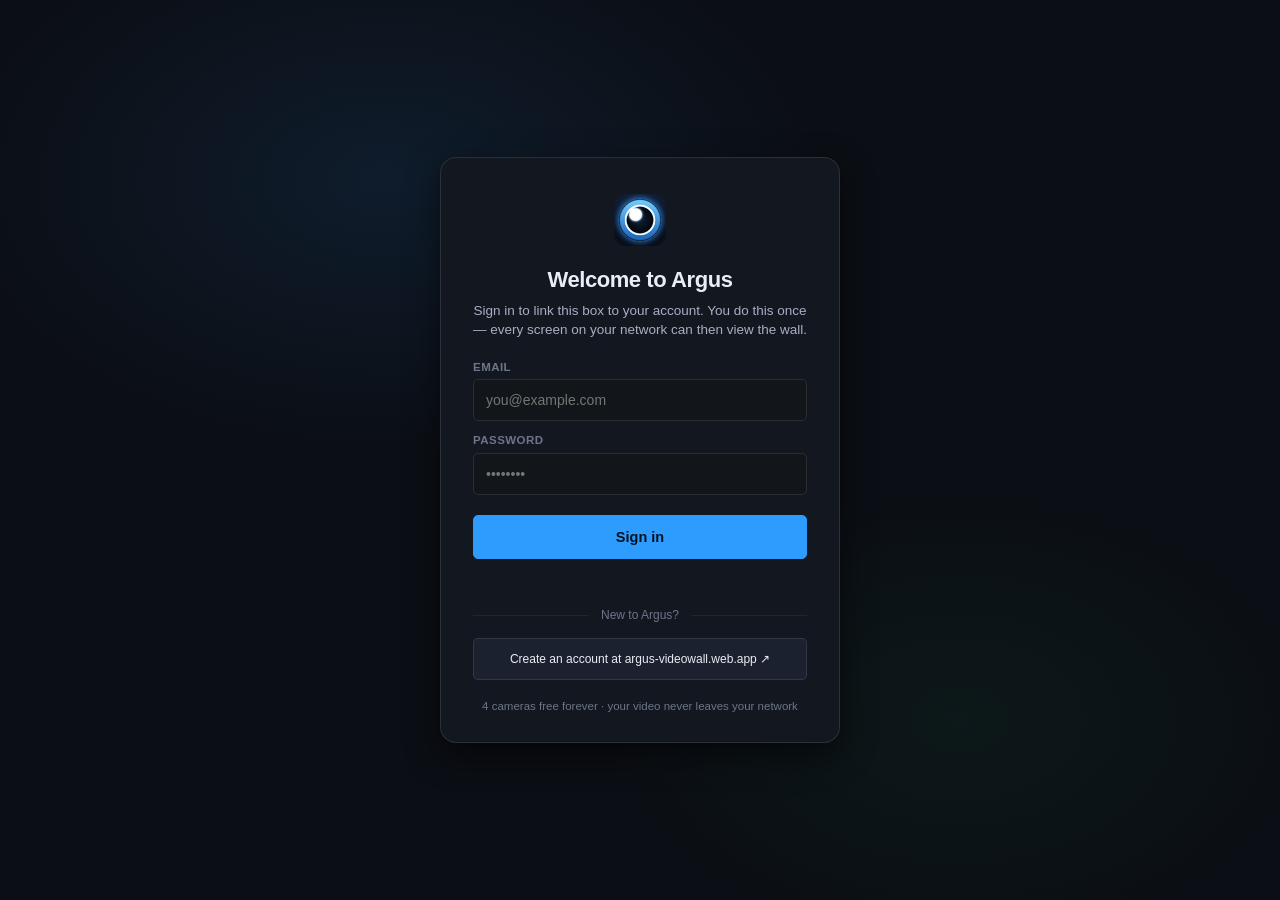
==== commit 3fd41f9f: "Professional sign-in gate; account creation redirects to the website Wall overlay redesigned: logo, " ====
--- a/web/index.html
+++ b/web/index.html
@@ -54,19 +54,21 @@
   <!-- Account gate: shown until this box is linked to an Argus account. -->
   <div class="signin-gate" id="signin-gate" hidden>
     <div class="signin-card">
-      <div class="signin-brand"><span class="brand-dot"></span>Argus Video Wall</div>
-      <h2>Sign in to get started</h2>
-      <p>This box links to an Argus account — <b>4 cameras are free, forever</b>.
-         You sign in once; after that every screen on your network can view the wall.</p>
+      <img class="signin-logo" src="icons/icon-192.png" alt="" width="52" height="52" />
+      <h2>Welcome to Argus</h2>
+      <p class="signin-sub">Sign in to link this box to your account. You do this once —
+        every screen on your network can then view the wall.</p>
+      <label class="signin-label" for="gate-email">Email</label>
       <input class="in" id="gate-email" type="email" autocomplete="email" placeholder="you@example.com" />
-      <input class="in" id="gate-pass" type="password" autocomplete="current-password" placeholder="password (6+ characters)" />
-      <div class="signin-btns">
-        <button class="btn primary" id="gate-signin">Sign in</button>
-        <button class="btn" id="gate-signup">Create free account</button>
-      </div>
+      <label class="signin-label" for="gate-pass">Password</label>
+      <input class="in" id="gate-pass" type="password" autocomplete="current-password" placeholder="••••••••" />
+      <button class="btn primary signin-submit" id="gate-signin">Sign in</button>
       <div class="signin-note" id="gate-note"></div>
-      <p class="signin-alt">Signed up with Google? Set a password via “Forgot password” on the
-        <a href="https://argus-videowall.web.app/account.html" target="_blank" rel="noopener">account page</a>.</p>
+      <div class="signin-divider"><span>New to Argus?</span></div>
+      <a class="btn signin-create" href="https://argus-videowall.web.app/account.html" target="_blank" rel="noopener">
+        Create an account at argus-videowall.web.app&nbsp;↗
+      </a>
+      <p class="signin-foot">4 cameras free forever · your video never leaves your network</p>
     </div>
   </div>
 
--- a/web/styles.css
+++ b/web/styles.css
@@ -274,20 +274,29 @@
 /* ── Account sign-in gate (wall overlay) ─────────────────────────────────── */
 .signin-gate {
   position: fixed; inset: 0; z-index: 100; display: flex; align-items: center; justify-content: center;
-  background: rgba(8,10,15,0.88); backdrop-filter: blur(6px); -webkit-backdrop-filter: blur(6px);
+  background:
+    radial-gradient(640px 400px at 30% 20%, rgba(46,155,255,0.10), transparent 70%),
+    radial-gradient(520px 340px at 75% 80%, rgba(36,208,122,0.05), transparent 70%),
+    var(--bg-app);
 }
 .signin-card {
-  width: min(440px, calc(100vw - 32px)); background: var(--bg-panel);
-  border: 1px solid var(--border-default); border-radius: var(--r-lg);
-  padding: 28px; box-shadow: var(--elev-3);
-}
-.signin-brand { display: flex; align-items: center; gap: 8px; font: 700 15px/1 var(--font-ui); color: var(--text-primary); margin-bottom: 18px; }
-.signin-card h2 { margin: 0 0 8px; font-size: 20px; color: var(--text-primary); }
-.signin-card p { color: var(--text-secondary); font-size: 13.5px; margin: 0 0 14px; }
-.signin-card .in { width: 100%; margin-bottom: 10px; }
-.signin-btns { display: flex; gap: 10px; margin-top: 4px; }
-.signin-note { min-height: 18px; font-size: 12.5px; color: var(--warn); margin-top: 10px; }
-.signin-alt { margin-top: 12px !important; font-size: 12px !important; color: var(--text-muted) !important; }
+  width: min(400px, calc(100vw - 32px)); background: var(--bg-panel);
+  border: 1px solid var(--border-default); border-radius: 16px;
+  padding: 36px 32px 28px; box-shadow: var(--elev-3); text-align: center;
+}
+.signin-logo { border-radius: 12px; margin-bottom: 14px; }
+.signin-card h2 { margin: 0 0 6px; font-size: 22px; letter-spacing: -0.02em; color: var(--text-primary); }
+.signin-sub { color: var(--text-secondary); font-size: 13.5px; margin: 0 0 22px; }
+.signin-label { display: block; text-align: left; font: 600 11.5px/1 var(--font-ui); letter-spacing: .04em;
+                text-transform: uppercase; color: var(--text-muted); margin: 14px 0 6px; }
+.signin-card .in { width: 100%; height: 42px; font-size: 14px; }
+.signin-submit { width: 100%; height: 44px; margin-top: 20px; font-size: 14.5px; }
+.signin-submit[disabled] { opacity: .6; cursor: progress; }
+.signin-note { min-height: 18px; font-size: 12.5px; color: var(--warn); margin-top: 12px; }
+.signin-divider { display: flex; align-items: center; gap: 12px; margin: 18px 0 14px; color: var(--text-muted); font-size: 12px; }
+.signin-divider::before, .signin-divider::after { content: ""; flex: 1; height: 1px; background: var(--border-subtle); }
+.signin-create { display: flex; width: 100%; height: 42px; align-items: center; justify-content: center; }
+.signin-foot { margin: 18px 0 0; font-size: 11.5px; color: var(--text-muted); }
 
 /* ── RTSP examples cheatsheet (config page) ──────────────────────────────── */
 .rtsp-help { margin: 0 0 var(--s5); border: 1px solid var(--border-subtle); border-radius: var(--r-md); background: var(--bg-panel); }
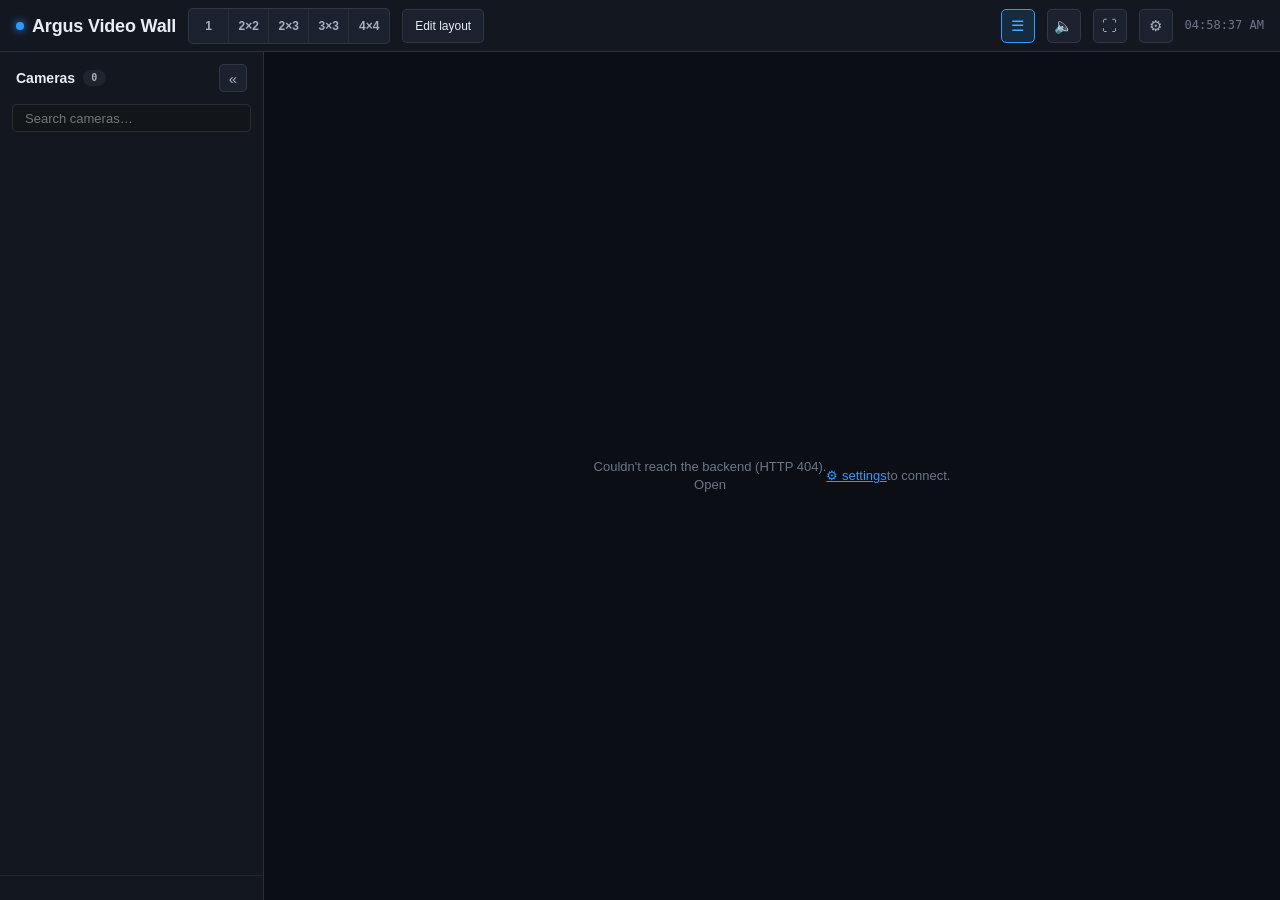
==== commit addfefed: "Relicense to MIT and remove the subscription entirely Argus is now free and open source with no came" ====
--- a/web/index.html
+++ b/web/index.html
@@ -51,27 +51,6 @@
 
   <div class="toast" id="toast" hidden></div>
 
-  <!-- Account gate: shown until this box is linked to an Argus account. -->
-  <div class="signin-gate" id="signin-gate" hidden>
-    <div class="signin-card">
-      <img class="signin-logo" src="icons/icon-192.png" alt="" width="52" height="52" />
-      <h2>Welcome to Argus</h2>
-      <p class="signin-sub">Sign in to link this box to your account. You do this once —
-        every screen on your network can then view the wall.</p>
-      <label class="signin-label" for="gate-email">Email</label>
-      <input class="in" id="gate-email" type="email" autocomplete="email" placeholder="you@example.com" />
-      <label class="signin-label" for="gate-pass">Password</label>
-      <input class="in" id="gate-pass" type="password" autocomplete="current-password" placeholder="••••••••" />
-      <button class="btn primary signin-submit" id="gate-signin">Sign in</button>
-      <div class="signin-note" id="gate-note"></div>
-      <div class="signin-divider"><span>New to Argus?</span></div>
-      <a class="btn signin-create" href="https://argus-videowall.web.app/account.html" target="_blank" rel="noopener">
-        Create an account at argus-videowall.web.app&nbsp;↗
-      </a>
-      <p class="signin-foot">4 cameras free forever · your video never leaves your network</p>
-    </div>
-  </div>
-
   <script src="settings.js"></script>
   <script src="wall.js"></script>
   <script src="app.js"></script>
--- a/web/styles.css
+++ b/web/styles.css
@@ -270,6 +270,11 @@
 
 .config-actions { display: flex; align-items: center; gap: 10px; margin-top: var(--s5); }
 .config-actions .spacer { flex: 1; }
+
+/* The hidden attribute must always win — author display rules (e.g. the
+   flex on .signin-gate) otherwise override the browser's [hidden] default,
+   painting elements the logic asked to hide. */
+[hidden] { display: none !important; }
 
 /* ── Account sign-in gate (wall overlay) ─────────────────────────────────── */
 .signin-gate {
@@ -309,16 +314,9 @@
 .rtsp-table code { font-family: var(--font-mono); font-size: 11.5px; color: #BFE3FF; word-break: break-all; }
 .rtsp-table td:last-child { color: var(--text-muted); }
 
-.nav-item--disabled { opacity: .45; }
-.nav-item--disabled .nav-item__tag { color: var(--warn); }
-
-.limit-note { color: var(--warn); font-size: 12.5px; }
-.limit-note a { color: var(--accent); }
+
 #add-row:disabled { opacity: .45; cursor: not-allowed; }
 
-.license { margin-top: var(--s7); padding-top: var(--s5); border-top: 1px solid var(--border-subtle); }
-.license-head { font: 600 14px/1 var(--font-ui); color: var(--text-primary); margin-bottom: var(--s3); }
-.license .backend-row { margin-top: var(--s4); }
 
 .advanced { margin-top: 26px; border-top: 1px solid var(--border-default); padding-top: 14px; }
 .advanced summary { cursor: pointer; color: var(--text-muted); font-weight: 600; }
